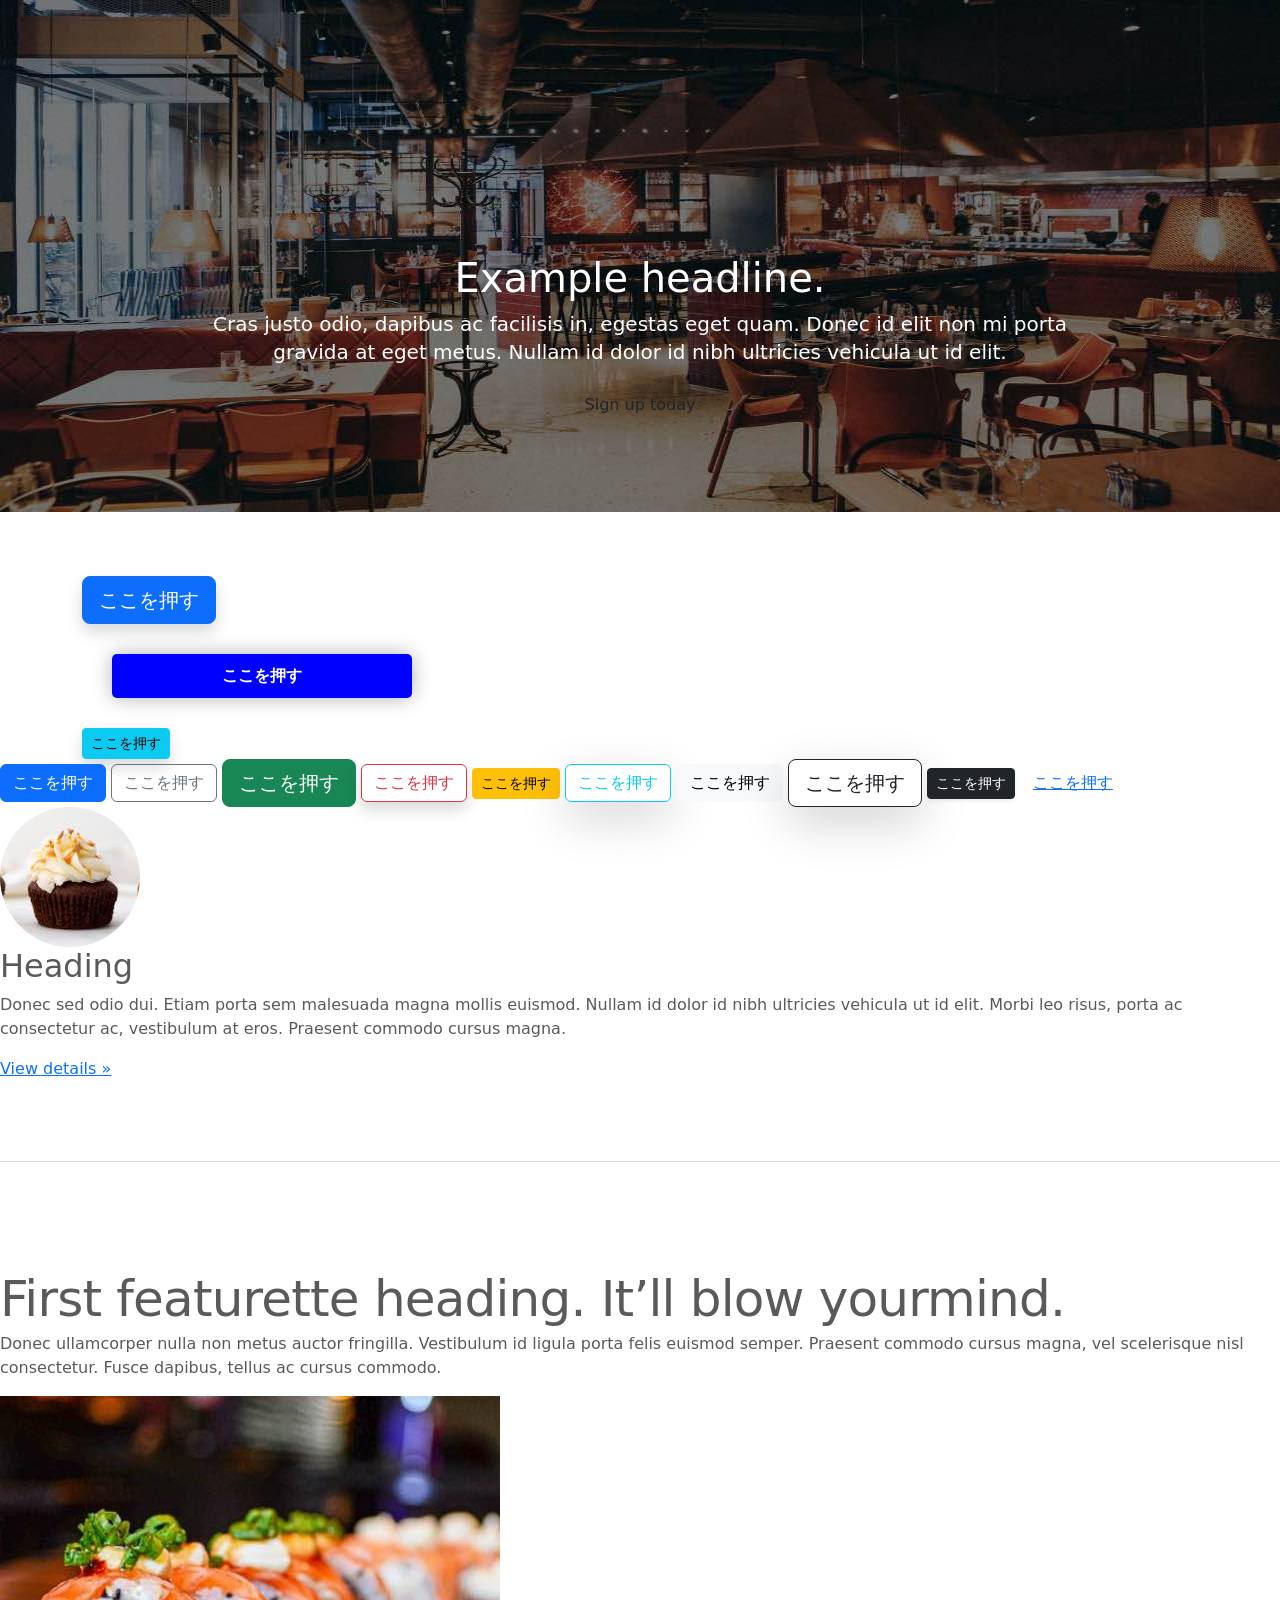
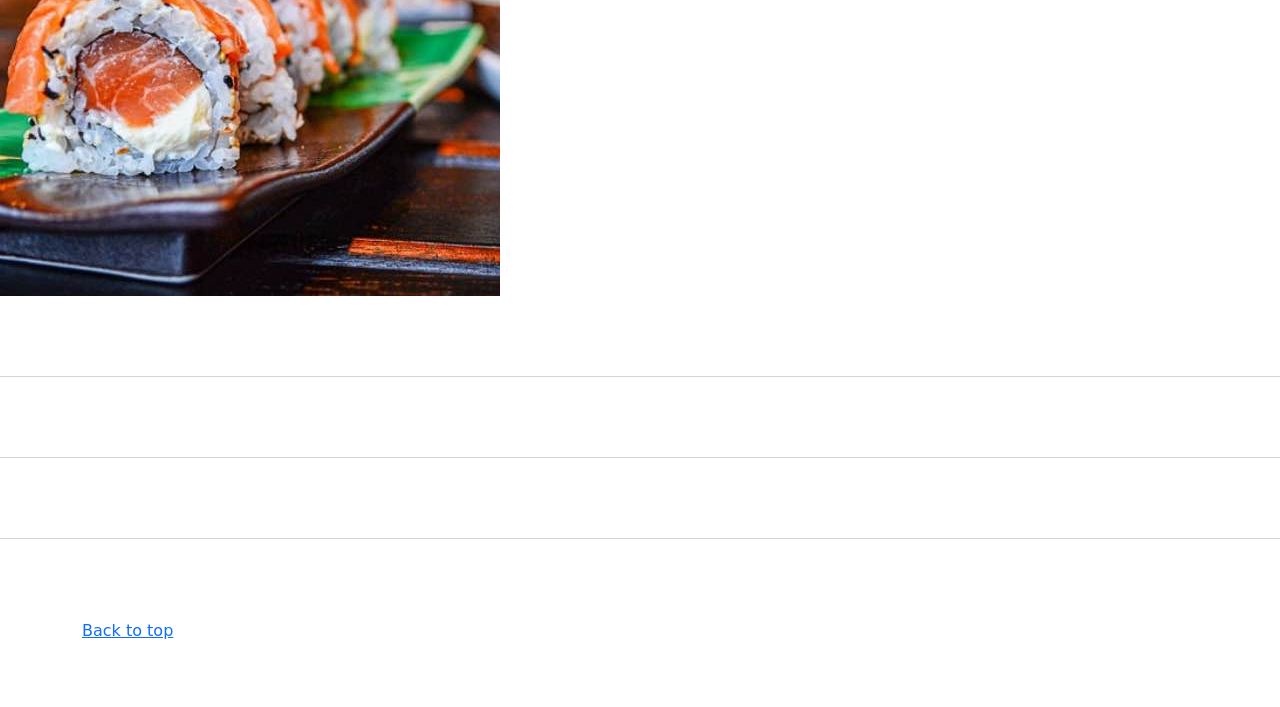
==== kadai_004/index_for_student.html @ ab29258f "Add files via upload" ====
<!doctype html>
<html lang="en">
  <head>
    <meta charset="utf-8">
    <meta name="viewport" content="width=device-width, initial-scale=1">
    <meta name="description" content="">
    <meta name="author" content="Mark Otto, Jacob Thornton, and Bootstrap contributors">
    <meta name="generator" content="Hugo 0.79.0">
    <title>Carousel Template · Bootstrap v5.0</title>
    <link rel="canonical" href="https://getbootstrap.com/docs/5.0/examples/carousel/">
    <!-- ************************************************ bootstrap.min.cssの読み込み -->
    <link href="https://cdn.jsdelivr.net/npm/bootstrap@5.0.0-beta1/dist/css/bootstrap.min.css" rel="stylesheet" integrity="sha384-giJF6kkoqNQ00vy+HMDP7azOuL0xtbfIcaT9wjKHr8RbDVddVHyTfAAsrekwKmP1" crossorigin="anonymous">
    <!-- ************************************************ carousel.cssの読み込み -->
    <link href="carousel.css" rel="stylesheet">
    <!-- ************************************************ bootstrap.bundle.min.jsの読み込み -->
   <script src="https://cdn.jsdelivr.net/npm/bootstrap@5.0.0-beta1/dist/js/bootstrap.bundle.min.js" integrity="sha384-ygbV9kiqUc6oa4msXn9868pTtWMgiQaeYH7/t7LECLbyPA2x65Kgf80OJFdroafW" crossorigin="anonymous" defer></script>
  </head>
  <body>
    <main>
      <!-- ************************************************ カールセル開始 -->
      <!-- <div id="myCarousel" class="carousel slide" data-bs-ride="carousel"> -->
      <div id="myCarousel" class="carousel slide" data-bs-ride="carousel">
        <!-- <div class="carousel-inner"> -->
        <div class="carousel-inner">
          <!-- <div class="carousel-item active"> -->
          <div class="carousel-item active">
            <img src="img/top_1.jpg" alt="サンプル画像1">
            <div class="container">
              <!-- <div class="carousel-caption"> -->
              <div class="carousel-caption">
                <h1>Example headline.</h1>
                <p>Cras justo odio, dapibus ac facilisis in, egestas eget quam. Donec id elit non mi porta gravida at eget
                  metus. Nullam id dolor id nibh ultricies vehicula ut id elit.</p>
                <!-- <p><a class="btn btn-lg btn-primary" href="#" role="button">Sign up today</a></p> -->
                <p><a class="btn btn-lgvbtn-primary" href="#" role="button">Sign up today</a></p>
              </div>
            </div>
          </div>
        </div>
      </div>
      <!-- ************************************************ カールセル終了 -->
      <div class="container">
        <style>
          .button-test {
            padding: 10px 30px;
            width: 300px;
            background-color: blue;
            color: white;
            text-align: center;
            font-weight: bold;
            border-radius: 5px;
            margin: 30px;
            box-shadow: 0 0 20px 0 rgba(0, 0, 0, 30%);
          }

        </style>
        <button class="btn btn-primary btn-lg shadow">ここを押す</button>
        <div class="button-test">ここを押す</div>
        <a href="" class="btn btn-info btn-sm shadow">ここを押す</a>
      </div>

      <!--ここに課題004追加-->
      <button class="btn btn-primary">ここを押す</button>
      <button class="btn btn-outline-secondary">ここを押す</button>
      <button class="btn btn-success btn-lg">ここを押す</button>
      <button class="btn btn-outline-danger shadow">ここを押す</button>
      <button class="btn btn-warning btn-sm">ここを押す</button>
      <button class="btn btn-outline-info shadow-lg">ここを押す</button>
      <button class="btn btn-light shadou-sm">ここを押す</button>
      <button class="btn btn-outline-dark btn-lg shadow-lg">ここを押す</button>
      <button class="btn btn-dark btn-sm shadow-sm">ここを押す</button>
      <button class="btn btn-link">ここを押す</button>


      
      <!-- <div class="container marketing"> -->
      <div class="">
        <!-- <div class="row"> -->
        <div class="">
          <!-- <div class="col-lg-4"> -->
          <div class="">
            <img src="img/cake.jpg" class="rounded-circle" alt="サンプル画像2">
            <h2>Heading</h2>
            <p>Donec sed odio dui. Etiam porta sem malesuada magna mollis euismod. Nullam id dolor id nibh ultricies
              vehicula ut id elit. Morbi leo risus, porta ac consectetur ac, vestibulum at eros. Praesent commodo cursus
              magna.</p>
            <!-- <p><a class="btn btn-secondary" href="#" role="button">View details &raquo;</a></p> -->
            <p><a class="" href="#" role="button">View details &raquo;</a></p>
          </div>
        </div>
        <hr class="featurette-divider">
        <!-- <div class="row"> -->
        <div class="">
          <!-- <div class="col-md-7"> -->
          <div class="">
            <!-- <h2 class="featurette-heading">First featurette heading. <span class="text-muted">It’ll blow yourmind.</span> -->
            <h2 class="featurette-heading">First featurette heading. <span class="">It’ll blow yourmind.</span></h2>
            <!-- <p class="lead">Donec ullamcorper nulla non metus auctor fringilla. Vestibulum id ligula porta felis
              euismod
              semper. Praesent commodo cursus magna, vel scelerisque nisl consectetur. Fusce dapibus, tellus ac cursus
              commodo.</p> -->
            <p class="">
              Donec ullamcorper nulla non metus auctor fringilla. Vestibulum id ligula porta felis
              euismod
              semper. Praesent commodo cursus magna, vel scelerisque nisl consectetur. Fusce dapibus, tellus ac cursus
              commodo.
            </p>
          </div>
          <!-- <div class="col-md-5"> -->
          <div class="">
            <!-- <img src="img/sushi.jpg" class="img-fluid" alt=""> -->
            <img src="img/sushi.jpg" class="" alt="サンプル画像3">
          </div>
        </div>
        <hr class="featurette-divider">
        <!-- ここにもう一つ左右を反転させたものを作ります。 -->
        <hr class="featurette-divider">
        <!-- ここにもう一つ左右を反転させたものを作ります。 -->
        <hr class="featurette-divider">
        <footer class="container">
          <!-- <p class="float-end"><a href="#">Back to top</a></p> -->
          <p class=""><a href="#">Back to top</a></p>
        </footer>
      </div>
    </main>
  </body>

</html>
---- kadai_004/carousel.css ----
/* ----------------------------------------------- 全体の文字色修正と下部の余白の調整 */
body {
  /* padding-top: 3rem; */
  padding-bottom: 3rem;
  color: #5a5a5a;
}

/* ----------------------------------------------- カルーセルのカスタマイズ */
.carousel {
  margin-bottom: 4rem;
}

.carousel-caption {
  bottom: 3rem;
  z-index: 10;
}

.carousel-item {
  height: 32rem;
}

.carousel-item > img {
  position: absolute;
  top: 0;
  left: 0;
  min-width: 100%;
  height: 32rem;
}

/* ----------------------------------------------- マーケティングコンテンツ */
.marketing .col-lg-4 {
  margin-bottom: 1.5rem;
  text-align: center;
}

.marketing h2 {
  font-weight: 400;
}

/* rtl:begin:ignore */
.marketing .col-lg-4 p {
  margin-right: .75rem;
  margin-left: .75rem;
}

/* rtl:end:ignore */

/* ----------------------------------------------- フィーチャーレット */
.featurette-divider {
  margin: 5rem 0;
  /* Space out the Bootstrap <hr> more */
}

.featurette-heading {
  font-weight: 300;
  line-height: 1;
  /* rtl:remove */
  letter-spacing: -.05rem;
}

/* ----------------------------------------------- レスポンシブデザイン */
@media (min-width: 40em) {
  .carousel-caption p {
    margin-bottom: 1.25rem;
    font-size: 1.25rem;
    line-height: 1.4;
  }

  .featurette-heading {
    font-size: 50px;
  }
}

@media (min-width: 62em) {
  .featurette-heading {
    margin-top: 7rem;
  }
}
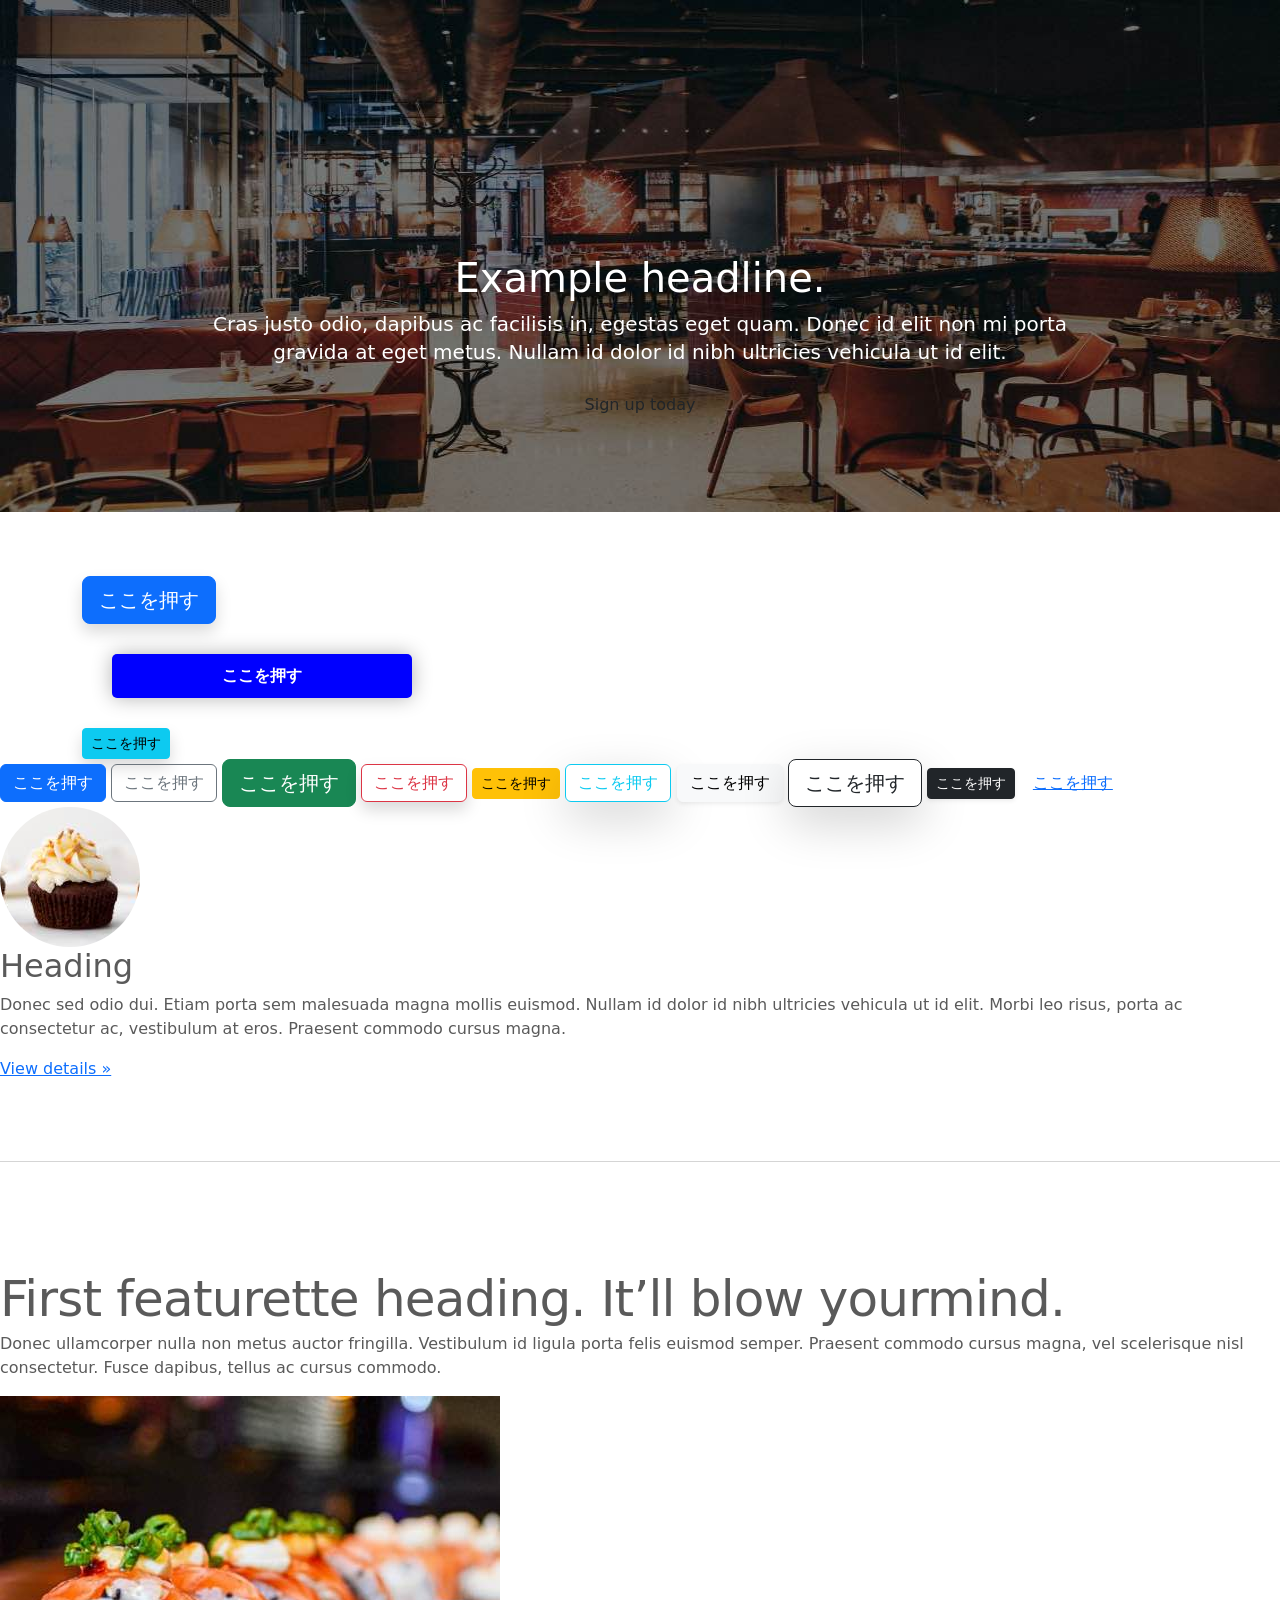
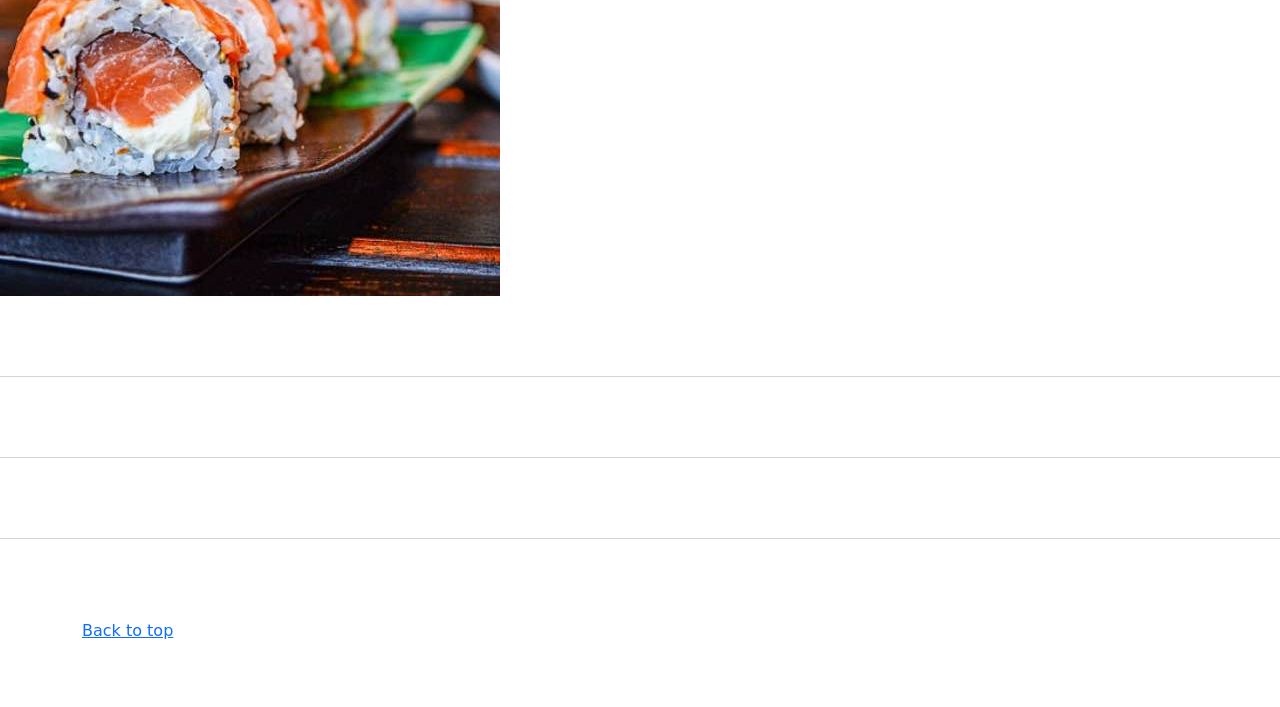
==== commit bc917325: "Add files via upload" ====
--- a/kadai_004/index_for_student.html
+++ b/kadai_004/index_for_student.html
@@ -66,7 +66,7 @@
       <button class="btn btn-outline-danger shadow">ここを押す</button>
       <button class="btn btn-warning btn-sm">ここを押す</button>
       <button class="btn btn-outline-info shadow-lg">ここを押す</button>
-      <button class="btn btn-light shadou-sm">ここを押す</button>
+      <button class="btn btn-light shadow-sm">ここを押す</button>
       <button class="btn btn-outline-dark btn-lg shadow-lg">ここを押す</button>
       <button class="btn btn-dark btn-sm shadow-sm">ここを押す</button>
       <button class="btn btn-link">ここを押す</button>
